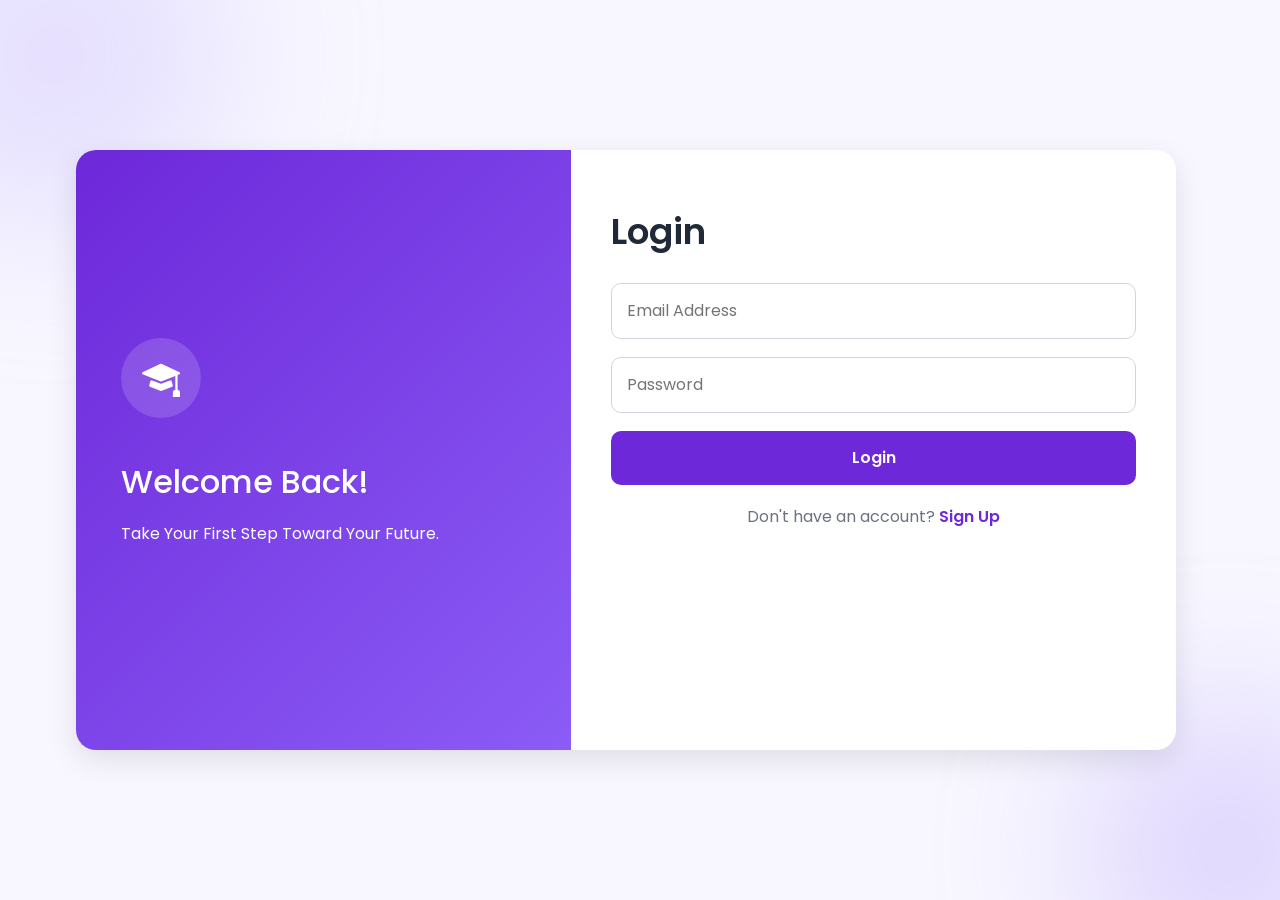
==== auth.html @ 90676f43 "Initial commit" ====
<!DOCTYPE html>
<html lang="en">

<head>

    <meta charset="UTF-8">

    <meta name="viewport" content="width=device-width, initial-scale=1.0">

    <title>Authentication | New Step</title>

    <!-- Bootstrap -->

    <link href="https://cdn.jsdelivr.net/npm/bootstrap@5.3.7/dist/css/bootstrap.min.css" rel="stylesheet">

    <!-- Bootstrap Icons -->

    <link rel="stylesheet" href="https://cdn.jsdelivr.net/npm/bootstrap-icons@1.13.1/font/bootstrap-icons.min.css">

    <!-- Google Font -->

    <link href="https://fonts.googleapis.com/css2?family=Poppins:wght@300;400;500;600;700&display=swap" rel="stylesheet">

    <link rel="stylesheet" href="css/style.css">

</head>

<body>

<section class="auth-section">

    <div class="container">

        <div class="auth-container">

            <!-- Left Side -->

            <div class="auth-left">

               <div class="auth-logo">
               <i class="bi bi-mortarboard-fill"></i>
               </div>

                <h2>Welcome Back!</h2>

                <p>

                    Take Your First Step Toward Your Future.

                </p>

            </div>

            <!-- Right Side -->

            <div class="auth-right">

                <!-- Login -->

                <div id="loginForm">

                    <h3>Login</h3>

                    <form>

                        <input type="email" placeholder="Email Address">

                        <input type="password" placeholder="Password">

                        <button type="button" id="loginButton">
                         Login
                        </button>

                    </form>

                    <p>

                        Don't have an account?

                        <a href="#" id="showSignup">

                            Sign Up

                        </a>

                    </p>

                </div>

                <div id="signupForm" style="display:none;">

                    <h3>Create Account</h3>

                    <form>

                        <input type="text" placeholder="Full Name">

                        <input type="email" placeholder="Email Address">

                        <input type="password" placeholder="Password">

                        <input type="password" placeholder="Confirm Password">

                        <button type="submit">

                            Create Account

                        </button>

                    </form>

                    <p>

                        Already have an account?

                        <a href="#" id="showLogin">

                            Login

                        </a>

                    </p>

                </div>

            </div>

        </div>

    </div>

</section>

<script src="js/auth.js"></script>

</body>

</html>
---- css/style.css ----
*{
    margin:0;
    padding:0;
    box-sizing:border-box;
}

html{
    scroll-behavior:smooth;
}

body{
    font-family:'Poppins',sans-serif;
    background:#F8F7FF;
    color:#1F2937;
}

a{
    text-decoration:none;
    color:inherit;
}

ul{
    list-style:none;
}

img{
    max-width:100%;
    display:block;
}

.container{
    width:90%;
    max-width:1200px;
    margin:0 auto;
}
.header{
    width:100%;
    background:#ffffff;
    position:sticky;
    top:0;
    z-index:1000;
    box-shadow:0 2px 10px rgba(0,0,0,.08);
}

.navbar{
    height:75px;
    display:flex;
    justify-content:space-between;
    align-items:center;
}

.logo h2{
    font-size:28px;
    font-weight:700;
    color:#1F2937;
}

.logo span{
    color:#6D28D9;
}

.nav-links{
    display:flex;
    align-items:center;
    gap:35px;
    margin:0;
}

.nav-links a{
    font-size:16px;
    font-weight:500;
    transition:0.3s;
}

.nav-links a:hover{
    color:#6D28D9;
}

.login-btn{
    background:#6D28D9;
    color:#ffffff;
    padding:10px 24px;
    border-radius:10px;
    transition:0.3s;
    font-weight:500;
}

.login-btn:hover{
    background:#5B21B6;
    color:#ffffff;
}

.hero{
    padding:80px 0;
}

.hero-content h1{
    font-size:54px;
    font-weight:700;
    line-height:1.2;
    margin-bottom:25px;
    color:#1F2937;
}

.hero-content p{
    font-size:18px;
    color:#6B7280;
    line-height:1.8;
    margin-bottom:35px;
}

.hero-buttons{
    display:flex;
    gap:15px;
}

.primary-btn{

    background:#6D28D9;
    color:#fff;
    padding:14px 30px;
    border-radius:10px;
    font-weight:500;
    transition:.3s;
}

.primary-btn:hover{

    background:#5B21B6;
    color:#fff;
}

.secondary-btn{

    border:2px solid #6D28D9;
    color:#6D28D9;
    padding:14px 30px;
    border-radius:10px;
    font-weight:500;
    transition:.3s;
}

.secondary-btn:hover{

    background:#6D28D9;
    color:#fff;
}

.hero-image{

    text-align:center;
}

.hero-image img{

    width:100%;
    max-width:500px;
}
/* ===========================
   Features
=========================== */

.features{

    padding:90px 0;
}

.section-title{

    text-align:center;
    margin-bottom:60px;
}

.section-title h2{

    font-size:40px;
    font-weight:700;
    color:#1F2937;
}

.section-title p{

    color:#6B7280;
    margin-top:10px;
}

.feature-card{

    background:#fff;

    border-radius:15px;

    padding:35px 25px;

    text-align:center;

    transition:.3s;

    box-shadow:0 5px 15px rgba(0,0,0,.05);

    height:100%;
}

.feature-card:hover{

    transform:translateY(-8px);

    box-shadow:0 15px 30px rgba(109,40,217,.15);
}

.feature-icon{

    width:80px;
    height:80px;

    background:#F3EEFF;

    border-radius:50%;

    display:flex;
    justify-content:center;
    align-items:center;

    margin:0 auto 25px;
}

.feature-icon i{

    font-size:34px;

    color:#6D28D9;
}

.feature-card h4{

    font-weight:600;

    margin-bottom:15px;
}

.feature-card p{

    color:#6B7280;

    line-height:1.7;
}
/* ===========================
   How It Works
=========================== */

.how-it-works{

    padding:90px 0;

    background:#ffffff;
}

.step-card{

    background:#F8F7FF;

    border-radius:18px;

    padding:35px;

    height:100%;

    transition:.3s;
}

.step-card:hover{

    transform:translateY(-8px);

    box-shadow:0 15px 30px rgba(0,0,0,.08);
}

.step-card span{

    display:inline-block;

    width:55px;

    height:55px;

    background:#6D28D9;

    color:#fff;

    border-radius:50%;

    text-align:center;

    line-height:55px;

    font-size:20px;

    font-weight:600;

    margin-bottom:20px;
}

.step-card h4{

    font-weight:600;

    margin-bottom:15px;
}

.step-card p{

    color:#6B7280;

    line-height:1.8;
}
/* ===========================
   About
=========================== */

.about{

    padding:90px 0;
}

.about-image{

    width:100%;
    max-width:500px;
}

.about-content h2{

    font-size:40px;
    font-weight:700;
    margin-bottom:20px;
}

.about-content p{

    color:#6B7280;
    line-height:1.9;
    margin-bottom:15px;
}
/* ===========================
   Contact
=========================== */

.contact{

    padding:90px 0;

    background:#ffffff;
}

.contact-box{

    max-width:700px;

    margin:auto;
}

.contact-box input,
.contact-box textarea{

    width:100%;

    padding:15px;

    margin-bottom:20px;

    border:1px solid #ddd;

    border-radius:10px;

    outline:none;
}

.contact-box input:focus,
.contact-box textarea:focus{

    border-color:#6D28D9;
}

.contact-box button{

    background:#6D28D9;

    color:#fff;

    border:none;

    padding:15px 30px;

    border-radius:10px;

    transition:.3s;
}

.contact-box button:hover{

    background:#5B21B6;
}
/* ===========================
   Footer
=========================== */

.footer{

    background:#1F2937;

    color:#fff;

    text-align:center;

    padding:40px 20px;
}

.footer span{

    color:#8B5CF6;
}

.footer p{

    margin-top:10px;
}

.copyright{

    color:#cfcfcf;

    font-size:14px;
}
/* ===========================
   Authentication
=========================== */

.auth-section{
    min-height:100vh;
    display:flex;
    justify-content:center;
    align-items:center;
    background:#F8F7FF;
    padding:40px 0;
}

.auth-container{
    width:100%;
    max-width:1100px;
    min-height:600px;
    background:#fff;
    border-radius:20px;
    overflow:hidden;
    display:flex;
    box-shadow:0 10px 30px rgba(0,0,0,.1);
}

.auth-left{
    width:45%;
    background:linear-gradient(135deg,#6D28D9,#8B5CF6);
    color:#fff;
    padding:60px 45px;
    display:flex;
    flex-direction:column;
    justify-content:center;
}

.auth-left span{
    color:#E9D5FF;
}

.auth-left h1{
    font-size:48px;
    font-weight:700;
}

.auth-left h2{
    margin:20px 0;
}

.auth-right{
    width:55%;
    padding:60px 40px;
}
/* Login & Signup Forms */

.auth-right h3{
    font-size:36px;
    font-weight:600;
    margin-bottom:30px;
    color:#1F2937;
}

.auth-right form{
    display:flex;
    flex-direction:column;
    gap:18px;
}

.auth-right input{
    width:100%;
    padding:15px;
    border:1px solid #D1D5DB;
    border-radius:10px;
    outline:none;
    font-size:16px;
    transition:.3s;
}

.auth-right input:focus{
    border-color:#6D28D9;
    box-shadow:0 0 8px rgba(109,40,217,.2);
}

.auth-right button{
    width:100%;
    padding:15px;
    border:none;
    border-radius:10px;
    background:#6D28D9;
    color:white;
    font-size:16px;
    font-weight:600;
    cursor:pointer;
    transition:.3s;
}

.auth-right button:hover{
    background:#5B21B6;
}

.auth-right p{
    margin-top:20px;
    text-align:center;
    color:#6B7280;
}

.auth-right a{
    color:#6D28D9;
    font-weight:600;
}

.auth-right a:hover{
    text-decoration:underline;
}
/* ===========================
   Background Effects
=========================== */

.auth-section{
    position:relative;
    overflow:hidden;
}

.auth-section::before{
    content:"";
    position:absolute;
    width:350px;
    height:350px;
    background:#C4B5FD;
    border-radius:50%;
    top:-120px;
    left:-120px;
    opacity:.35;
    filter:blur(80px);
}

.auth-section::after{
    content:"";
    position:absolute;
    width:300px;
    height:300px;
    background:#A78BFA;
    border-radius:50%;
    bottom:-100px;
    right:-100px;
    opacity:.30;
    filter:blur(80px);
}

.auth-container{
    position:relative;
    z-index:2;
}
.auth-logo{
    width:80px;
    height:80px;
    background:rgba(255,255,255,.15);
    border-radius:50%;
    display:flex;
    justify-content:center;
    align-items:center;
    margin-bottom:25px;
}

.auth-logo i{
    font-size:38px;
    color:#fff;
}
/* ===========================
   Dashboard
=========================== */

.dashboard{

    min-height:100vh;

    padding:80px 0;

    background:#F8F7FF;
}

.dashboard-header{

    text-align:center;

    margin-bottom:50px;
}

.dashboard-header h2{

    font-size:42px;

    font-weight:700;
}

.dashboard-header p{

    color:#6B7280;
}

.dashboard-card{

    background:#fff;

    padding:35px;

    border-radius:18px;

    text-align:center;

    box-shadow:0 10px 25px rgba(0,0,0,.05);

    transition:.3s;

    height:100%;
}

.dashboard-card:hover{

    transform:translateY(-10px);

    box-shadow:0 15px 35px rgba(109,40,217,.12);
}

.dashboard-card i{

    font-size:50px;

    color:#6D28D9;

    margin-bottom:20px;
}

.dashboard-card h4{

    margin-bottom:15px;

    font-weight:600;
}

.dashboard-card p{

    color:#6B7280;

    margin-bottom:25px;
}

.dashboard-btn{

    display:inline-block;

    background:#6D28D9;

    color:#fff;

    padding:12px 28px;

    border-radius:10px;

    transition:.3s;
}

.dashboard-btn:hover{

    background:#5B21B6;

    color:#fff;
}
/* ===========================
   Profile
=========================== */

.profile-section{

    background:#F8F7FF;

    min-height:100vh;

    padding:80px 0;
}

.profile-card{

    background:#fff;

    border-radius:20px;

    padding:50px;

    box-shadow:0 10px 25px rgba(0,0,0,.08);
}

.profile-avatar{

    width:110px;

    height:110px;

    margin:auto;

    border-radius:50%;

    background:linear-gradient(135deg,#6D28D9,#8B5CF6);

    display:flex;

    justify-content:center;

    align-items:center;

    margin-bottom:20px;
}

.profile-avatar i{

    font-size:50px;

    color:#fff;
}
.progress{

    height:14px;

    border-radius:20px;
}

.progress-bar{

    background:#6D28D9;

    font-weight:600;
}
.form-select{

    height:50px;

    border-radius:10px;

    border:1px solid #D1D5DB;
}

.form-select:focus{

    border-color:#6D28D9;

    box-shadow:0 0 0 .2rem rgba(109,40,217,.15);
}
#saveProfile{

    background:#6D28D9;

    border:none;

    padding:12px 35px;

    border-radius:10px;

    font-weight:600;

    transition:.3s;
}

#saveProfile:hover{

    background:#5B21B6;

    transform:translateY(-2px);
}
.btn-primary{

    background:#6D28D9;
    border:none;
    border-radius:10px;
    padding:12px 30px;
    font-weight:600;
}

.btn-primary:hover{

    background:#5B21B6;
}
.welcome-message{

    color:#6B7280;

    margin-bottom:35px;

    font-size:18px;
}
/* ===========================
   Universities
=========================== */

.universities-section{

    padding:80px 0;

    background:#F8F7FF;

    min-height:100vh;

}

.section-title{

    margin-bottom:50px;

}

.section-title h2{

    font-size:40px;

    font-weight:700;

    color:#2D1B69;

}

.section-title p{

    color:#6B7280;

}

.search-input{

    height:55px;

    border-radius:14px;

    border:1px solid #ddd;

}

.search-input:focus{

    border-color:#6D28D9;

    box-shadow:0 0 0 .2rem rgba(109,40,217,.15);

}
/* ===========================
   Dashboard
=========================== */

.dashboard{
    background:#F8F7FF;
    min-height:100vh;
    padding:80px 0;
}

.welcome-message{
    color:#6B7280;
    font-size:18px;
    margin-top:10px;
}

.dashboard-stat{
    background:#ffffff;
    padding:25px;
    border-radius:18px;
    box-shadow:0 8px 20px rgba(0,0,0,.08);
    transition:.3s;
}

.dashboard-stat:hover{
    transform:translateY(-5px);
}

.dashboard-stat h2{
    color:#6D28D9;
    font-weight:700;
    margin-bottom:8px;
}

.dashboard-stat p{
    margin:0;
    color:#6B7280;
}

.dashboard-card{
    background:#ffffff;
    padding:35px 25px;
    border-radius:20px;
    box-shadow:0 10px 25px rgba(0,0,0,.08);
    transition:.3s;
    height:100%;
}

.dashboard-card:hover{
    transform:translateY(-8px);
}

.dashboard-card i{
    font-size:55px;
    color:#6D28D9;
}

.dashboard-card h4{
    margin-top:20px;
    margin-bottom:15px;
    font-weight:600;
}

.dashboard-card p{
    color:#6B7280;
    min-height:55px;
}

.dashboard-card .btn{
    background:#6D28D9;
    border:none;
    border-radius:10px;
    padding:10px 24px;
}

.dashboard-card .btn:hover{
    background:#5B21B6;
}

#dailyTip{
    color:#555;
    font-size:17px;
}
.university-card{

    background:#fff;

    border-radius:18px;

    overflow:hidden;

    box-shadow:0 10px 25px rgba(0,0,0,.08);

    transition:.3s;

    height:100%;
}

.university-card:hover{

    transform:translateY(-8px);
}

.university-card img{

    width:100%;

    height:220px;

    object-fit:cover;
}

.university-card .card-body{

    padding:20px;
}

.university-card h4{

    font-size:22px;

    font-weight:600;

    margin-bottom:15px;

    color:#2D1B69;
}

.university-card p{

    color:#666;

    margin-bottom:10px;
}
.university-card .btn{

    width:100%;

    border-radius:10px;

    background:#6D28D9;

    border:none;
}

.university-card .btn:hover{

    background:#5B21B6;
}

.university-card img{

    transition:.4s;
}

.university-card:hover img{

    transform:scale(1.05);
}
/* ===========================
   Universities Page
=========================== */

.universities-section{
    background:#f8f7ff;
    min-height:100vh;
    padding:80px 0;
}

.section-title h2{
    color:#5B21B6;
    font-weight:700;
}

.section-title p{
    color:#666;
}

.search-input{
    border-radius:12px;
    padding:14px;
    border:1px solid #ddd;
}

.search-input:focus{
    border-color:#7C3AED;
    box-shadow:0 0 10px rgba(124,58,237,.15);
}

.form-select{
    border-radius:12px;
    padding:12px;
}

.university-card{
    background:#fff;
    border-radius:18px;
    overflow:hidden;
    box-shadow:0 10px 25px rgba(0,0,0,.08);
    transition:.3s;
    height:100%;
}

.university-card:hover{
    transform:translateY(-8px);
}

.university-card img{
    width:100%;
    height:220px;
    object-fit:cover;
}

.university-card .card-body{
    padding:20px;
}

.university-card h4{
    color:#4C1D95;
    font-size:22px;
    font-weight:600;
    margin-bottom:15px;
}

.university-card p{
    color:#666;
    margin-bottom:10px;
}

.university-card .btn{
    width:100%;
    border:none;
    border-radius:10px;
    background:#6D28D9;
    padding:10px;
}

.university-card .btn:hover{
    background:#5B21B6;
}

.modal-content{
    border-radius:18px;
}

.modal-header{
    background:#6D28D9;
    color:white;
}

.modal-header .btn-close{
    filter:invert(1);
}

#modalImage{
    width:100%;
    max-height:300px;
    object-fit:cover;
    border-radius:12px;
}
/* Navbar */

.navbar{

    background:#5B21B6;

    padding:15px 0;

}

.navbar-brand{

    font-size:28px;

    color:white !important;

}

.nav-link{

    color:white !important;

    margin-left:15px;

    transition:.3s;

}

.nav-link:hover{

    color:#E9D5FF !important;

}

.nav-link.active{

    font-weight:600;

    border-bottom:2px solid white;

}
.university-card{

    background:#fff;

    border-radius:15px;

    overflow:hidden;

    box-shadow:0 5px 15px rgba(0,0,0,.1);

    transition:.3s;

}

.university-card:hover{

    transform:translateY(-8px);

}

.university-card img{

    width:100%;

    height:220px;

    object-fit:cover;

}

.university-card .card-body{

    padding:20px;

}

.university-card h4{

    font-size:22px;

    margin-bottom:15px;

}

.university-card p{

    color:#666;

}

.university-card .btn{

    margin-top:10px;

}
.search-input{

    height:55px;

    border-radius:12px;

}

.form-select{

    height:50px;

    border-radius:12px;

}

.university-card{

    border:none;

    border-radius:18px;

    overflow:hidden;

    background:#fff;

    transition:.3s;

    box-shadow:0 8px 20px rgba(0,0,0,.08);

}

.university-card:hover{

    transform:translateY(-8px);

    box-shadow:0 12px 30px rgba(0,0,0,.15);

}

.university-card img{

    width:100%;

    height:220px;

    object-fit:cover;

}

.university-card .card-body{

    padding:20px;

}

.university-card h4{

    font-size:22px;

    margin-bottom:15px;

    color:#5B21B6;

}

.university-card p{

    color:#666;

    margin-bottom:8px;

}
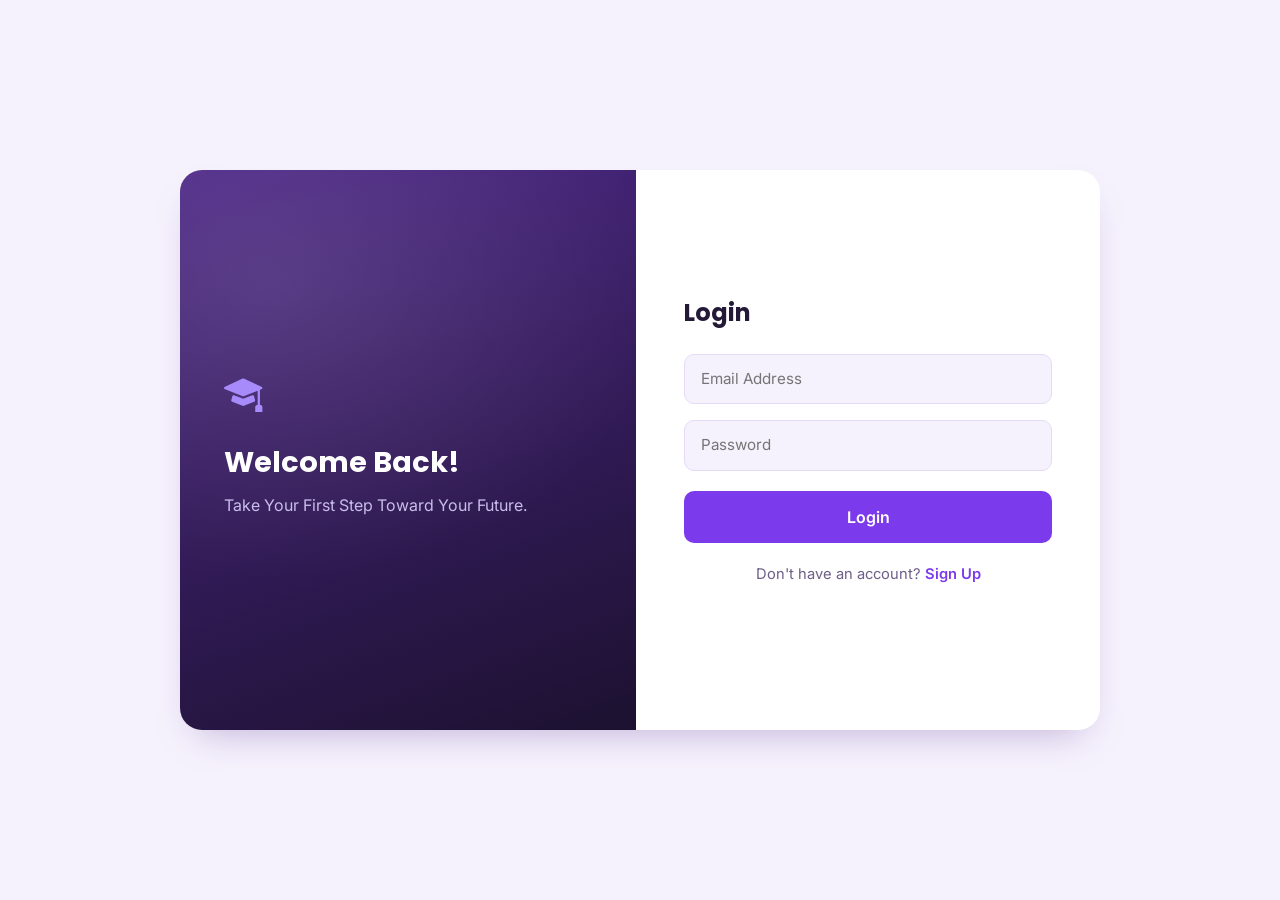
==== commit d40d47d3: "اكتب وصف للتعديل" ====
--- a/auth.html
+++ b/auth.html
@@ -1,138 +1,48 @@
 <!DOCTYPE html>
 <html lang="en">
-
 <head>
-
     <meta charset="UTF-8">
-
     <meta name="viewport" content="width=device-width, initial-scale=1.0">
-
     <title>Authentication | New Step</title>
-
-    <!-- Bootstrap -->
-
     <link href="https://cdn.jsdelivr.net/npm/bootstrap@5.3.7/dist/css/bootstrap.min.css" rel="stylesheet">
-
-    <!-- Bootstrap Icons -->
-
     <link rel="stylesheet" href="https://cdn.jsdelivr.net/npm/bootstrap-icons@1.13.1/font/bootstrap-icons.min.css">
-
-    <!-- Google Font -->
-
-    <link href="https://fonts.googleapis.com/css2?family=Poppins:wght@300;400;500;600;700&display=swap" rel="stylesheet">
-
+    <link href="https://fonts.googleapis.com/css2?family=Poppins:wght@300;400;500;600;700&family=Inter:wght@300;400;500;700&display=swap" rel="stylesheet">
     <link rel="stylesheet" href="css/style.css">
-
 </head>
-
 <body>
-
 <section class="auth-section">
-
     <div class="container">
-
         <div class="auth-container">
-
-            <!-- Left Side -->
-
             <div class="auth-left">
-
-               <div class="auth-logo">
-               <i class="bi bi-mortarboard-fill"></i>
-               </div>
-
+               <div class="auth-logo"><i class="bi bi-mortarboard-fill"></i></div>
                 <h2>Welcome Back!</h2>
-
-                <p>
-
-                    Take Your First Step Toward Your Future.
-
-                </p>
-
+                <p>Take Your First Step Toward Your Future.</p>
             </div>
-
-            <!-- Right Side -->
-
             <div class="auth-right">
-
-                <!-- Login -->
-
                 <div id="loginForm">
-
                     <h3>Login</h3>
-
                     <form>
-
                         <input type="email" placeholder="Email Address">
-
                         <input type="password" placeholder="Password">
-
-                        <button type="button" id="loginButton">
-                         Login
-                        </button>
-
+                        <button type="button" id="loginButton">Login</button>
                     </form>
-
-                    <p>
-
-                        Don't have an account?
-
-                        <a href="#" id="showSignup">
-
-                            Sign Up
-
-                        </a>
-
-                    </p>
-
+                    <p>Don't have an account? <a href="#" id="showSignup">Sign Up</a></p>
                 </div>
-
                 <div id="signupForm" style="display:none;">
-
                     <h3>Create Account</h3>
-
                     <form>
-
                         <input type="text" placeholder="Full Name">
-
                         <input type="email" placeholder="Email Address">
-
                         <input type="password" placeholder="Password">
-
                         <input type="password" placeholder="Confirm Password">
-
-                        <button type="submit">
-
-                            Create Account
-
-                        </button>
-
+                        <button type="submit">Create Account</button>
                     </form>
-
-                    <p>
-
-                        Already have an account?
-
-                        <a href="#" id="showLogin">
-
-                            Login
-
-                        </a>
-
-                    </p>
-
+                    <p>Already have an account? <a href="#" id="showLogin">Login</a></p>
                 </div>
-
             </div>
-
         </div>
-
     </div>
-
 </section>
-
 <script src="js/auth.js"></script>
-
 </body>
-
 </html>
--- a/css/style.css
+++ b/css/style.css
@@ -1,1302 +1,772 @@
-*{
-    margin:0;
-    padding:0;
-    box-sizing:border-box;
-}
-
-html{
-    scroll-behavior:smooth;
-}
+:root{
+  --ink:        #1c1130;  
+  --ink-soft:   #2b1c47;
+  --royal:      #4c2686;
+  --violet:     #7c3aed;  
+  --violet-dark:#6425c9;
+  --orchid:     #a78bfa;   
+  --lilac:      #d9cbfa;
+  --mist:       #f6f2fd;   
+  --paper:      #ffffff;
+
+
+  --text-dark:  #241a38;
+  --text-muted: #6d5f88;
+  --text-on-dark: #ece6fb;
+
+  --ok:    #4f8f6b;
+  --ok-bg: #e9f5ee;
+  --warn:  #b5842a;
+
+  --radius: 16px;
+  --radius-sm: 10px;
+  --shadow: 0 18px 40px -18px rgba(76, 38, 134, 0.35);
+  --shadow-sm: 0 8px 20px -10px rgba(76, 38, 134, 0.28);
+  --font-display: 'Poppins', sans-serif;
+  --font-body: 'Inter', sans-serif;
+}
+
+*{ box-sizing: border-box; }
 
 body{
-    font-family:'Poppins',sans-serif;
-    background:#F8F7FF;
-    color:#1F2937;
-}
-
-a{
-    text-decoration:none;
-    color:inherit;
-}
-
-ul{
-    list-style:none;
-}
-
-img{
-    max-width:100%;
-    display:block;
-}
-
-.container{
-    width:90%;
-    max-width:1200px;
-    margin:0 auto;
-}
+  font-family: var(--font-body);
+  background: var(--mist);
+  color: var(--text-dark);
+  margin: 0;
+}
+
+h1, h2, h3, h4, h5, .navbar-brand, .logo h2{
+  font-family: var(--font-display);
+}
+
+a{ text-decoration: none; }
+
+::selection{ background: var(--orchid); color: var(--ink); }
+
 .header{
-    width:100%;
-    background:#ffffff;
-    position:sticky;
-    top:0;
-    z-index:1000;
-    box-shadow:0 2px 10px rgba(0,0,0,.08);
+  background: var(--ink);
+  padding: 18px 0;
 }
 
 .navbar{
-    height:75px;
-    display:flex;
-    justify-content:space-between;
-    align-items:center;
+  display: flex;
+  align-items: center;
+  justify-content: space-between;
 }
 
 .logo h2{
-    font-size:28px;
-    font-weight:700;
-    color:#1F2937;
-}
-
-.logo span{
-    color:#6D28D9;
-}
+  color: var(--text-on-dark);
+  font-weight: 700;
+  margin: 0;
+  font-size: 1.5rem;
+}
+
+.logo span{ color: var(--orchid); }
 
 .nav-links{
-    display:flex;
-    align-items:center;
-    gap:35px;
-    margin:0;
+  display: flex;
+  gap: 32px;
+  list-style: none;
+  margin: 0;
+  padding: 0;
 }
 
 .nav-links a{
-    font-size:16px;
-    font-weight:500;
-    transition:0.3s;
-}
-
-.nav-links a:hover{
-    color:#6D28D9;
-}
+  color: #cabdec;
+  font-weight: 500;
+  font-size: 0.95rem;
+  transition: color .2s ease;
+}
+
+.nav-links a:hover{ color: #fff; }
 
 .login-btn{
-    background:#6D28D9;
-    color:#ffffff;
-    padding:10px 24px;
-    border-radius:10px;
-    transition:0.3s;
-    font-weight:500;
+  background: var(--violet);
+  color: #fff;
+  padding: 10px 24px;
+  border-radius: 999px;
+  font-weight: 600;
+  font-size: 0.9rem;
+  transition: transform .15s ease, background .2s ease;
 }
 
 .login-btn:hover{
-    background:#5B21B6;
-    color:#ffffff;
-}
+  background: var(--violet-dark);
+  transform: translateY(-1px);
+  color: #fff;
+}
+
+.navbar-dark{
+  background: var(--ink) !important;
+  padding: 16px 0;
+}
+
+.navbar-dark .navbar-brand{
+  color: var(--text-on-dark) !important;
+  font-size: 1.4rem;
+}
+
+.navbar-dark .nav-link{
+  color: #cabdec !important;
+  font-weight: 500;
+}
+
+.navbar-dark .nav-link:hover,
+.navbar-dark .nav-link.active{
+  color: #fff !important;
+}
+
 
 .hero{
-    padding:80px 0;
+  background:
+    radial-gradient(700px 400px at 85% -10%, rgba(124,58,237,.35), transparent),
+    radial-gradient(500px 400px at 10% 110%, rgba(167,139,250,.25), transparent),
+    var(--ink);
+  padding: 100px 0 90px;
+  position: relative;
+  overflow: hidden;
 }
 
 .hero-content h1{
-    font-size:54px;
-    font-weight:700;
-    line-height:1.2;
-    margin-bottom:25px;
-    color:#1F2937;
+  color: #fff;
+  font-size: 2.9rem;
+  font-weight: 700;
+  line-height: 1.25;
+  margin-bottom: 22px;
 }
 
 .hero-content p{
-    font-size:18px;
-    color:#6B7280;
-    line-height:1.8;
-    margin-bottom:35px;
+  color: #c3b7e6;
+  font-size: 1.05rem;
+  line-height: 1.7;
+  margin-bottom: 34px;
+  max-width: 480px;
 }
 
 .hero-buttons{
-    display:flex;
-    gap:15px;
+  display: flex;
+  gap: 16px;
+  flex-wrap: wrap;
 }
 
 .primary-btn{
-
-    background:#6D28D9;
-    color:#fff;
-    padding:14px 30px;
-    border-radius:10px;
-    font-weight:500;
-    transition:.3s;
+  background: var(--violet);
+  color: #fff;
+  padding: 13px 30px;
+  border-radius: 999px;
+  font-weight: 600;
+  transition: transform .15s ease, background .2s ease;
+  display: inline-block;
 }
 
 .primary-btn:hover{
-
-    background:#5B21B6;
-    color:#fff;
+  background: var(--violet-dark);
+  transform: translateY(-2px);
+  color: #fff;
 }
 
 .secondary-btn{
-
-    border:2px solid #6D28D9;
-    color:#6D28D9;
-    padding:14px 30px;
-    border-radius:10px;
-    font-weight:500;
-    transition:.3s;
+  border: 1.5px solid rgba(255,255,255,.35);
+  color: #fff;
+  padding: 13px 30px;
+  border-radius: 999px;
+  font-weight: 600;
+  transition: border-color .2s ease, background .2s ease;
+  display: inline-block;
 }
 
 .secondary-btn:hover{
-
-    background:#6D28D9;
-    color:#fff;
-}
-
-.hero-image{
-
-    text-align:center;
+  background: rgba(255,255,255,.08);
+  border-color: #fff;
+  color: #fff;
 }
 
 .hero-image img{
-
-    width:100%;
-    max-width:500px;
-}
-/* ===========================
-   Features
-=========================== */
-
-.features{
-
-    padding:90px 0;
-}
-
-.section-title{
-
-    text-align:center;
-    margin-bottom:60px;
-}
+  width: 100%;
+  border-radius: 24px;
+  box-shadow: 0 30px 60px -20px rgba(0,0,0,.5);
+}
+
+.features{ padding: 90px 0; }
+
+.section-title{ text-align: center; margin-bottom: 56px; }
 
 .section-title h2{
-
-    font-size:40px;
-    font-weight:700;
-    color:#1F2937;
-}
-
-.section-title p{
-
-    color:#6B7280;
-    margin-top:10px;
-}
+  font-size: 2rem;
+  font-weight: 700;
+  color: var(--text-dark);
+  margin-bottom: 12px;
+}
+
+.section-title p{ color: var(--text-muted); font-size: 1.02rem; }
 
 .feature-card{
-
-    background:#fff;
-
-    border-radius:15px;
-
-    padding:35px 25px;
-
-    text-align:center;
-
-    transition:.3s;
-
-    box-shadow:0 5px 15px rgba(0,0,0,.05);
-
-    height:100%;
+  background: var(--paper);
+  border-radius: var(--radius);
+  padding: 34px 28px;
+  height: 100%;
+  box-shadow: var(--shadow-sm);
+  border: 1px solid rgba(124,58,237,.08);
+  transition: transform .2s ease, box-shadow .2s ease;
 }
 
 .feature-card:hover{
-
-    transform:translateY(-8px);
-
-    box-shadow:0 15px 30px rgba(109,40,217,.15);
+  transform: translateY(-5px);
+  box-shadow: var(--shadow);
 }
 
 .feature-icon{
-
-    width:80px;
-    height:80px;
-
-    background:#F3EEFF;
-
-    border-radius:50%;
-
-    display:flex;
-    justify-content:center;
-    align-items:center;
-
-    margin:0 auto 25px;
-}
-
-.feature-icon i{
-
-    font-size:34px;
-
-    color:#6D28D9;
-}
-
-.feature-card h4{
-
-    font-weight:600;
-
-    margin-bottom:15px;
-}
-
-.feature-card p{
-
-    color:#6B7280;
-
-    line-height:1.7;
-}
-/* ===========================
-   How It Works
-=========================== */
+  width: 56px;
+  height: 56px;
+  border-radius: 14px;
+  background: linear-gradient(135deg, var(--violet), var(--royal));
+  display: flex;
+  align-items: center;
+  justify-content: center;
+  margin-bottom: 20px;
+}
+
+.feature-icon i{ color: #fff; font-size: 1.4rem; }
+
+.feature-card h4{ font-weight: 600; margin-bottom: 10px; }
+
+.feature-card p{ color: var(--text-muted); font-size: .95rem; margin: 0; }
 
 .how-it-works{
-
-    padding:90px 0;
-
-    background:#ffffff;
-}
+  background: var(--ink-soft);
+  padding: 90px 0;
+}
+
+.how-it-works .section-title h2,
+.how-it-works .section-title p{ color: #fff; }
+.how-it-works .section-title p{ color: #b9a9e4; }
 
 .step-card{
-
-    background:#F8F7FF;
-
-    border-radius:18px;
-
-    padding:35px;
-
-    height:100%;
-
-    transition:.3s;
-}
-
-.step-card:hover{
-
-    transform:translateY(-8px);
-
-    box-shadow:0 15px 30px rgba(0,0,0,.08);
+  background: rgba(255,255,255,.05);
+  border: 1px solid rgba(255,255,255,.1);
+  border-radius: var(--radius);
+  padding: 32px 26px;
+  height: 100%;
+  position: relative;
 }
 
 .step-card span{
-
-    display:inline-block;
-
-    width:55px;
-
-    height:55px;
-
-    background:#6D28D9;
-
-    color:#fff;
-
-    border-radius:50%;
-
-    text-align:center;
-
-    line-height:55px;
-
-    font-size:20px;
-
-    font-weight:600;
-
-    margin-bottom:20px;
-}
-
-.step-card h4{
-
-    font-weight:600;
-
-    margin-bottom:15px;
-}
-
-.step-card p{
-
-    color:#6B7280;
-
-    line-height:1.8;
-}
-/* ===========================
-   About
-=========================== */
-
-.about{
-
-    padding:90px 0;
-}
+  font-family: var(--font-display);
+  font-size: 2.2rem;
+  font-weight: 700;
+  color: var(--orchid);
+  opacity: .55;
+}
+
+.step-card h4{ color: #fff; margin: 14px 0 10px; font-weight: 600; }
+.step-card p{ color: #b9a9e4; margin: 0; font-size: .93rem; line-height: 1.6; }
+
+
+.about{ padding: 90px 0; }
 
 .about-image{
-
-    width:100%;
-    max-width:500px;
+  width: 100%;
+  border-radius: 20px;
+  box-shadow: var(--shadow);
 }
 
 .about-content h2{
-
-    font-size:40px;
-    font-weight:700;
-    margin-bottom:20px;
+  font-size: 1.9rem;
+  font-weight: 700;
+  margin-bottom: 20px;
 }
 
 .about-content p{
-
-    color:#6B7280;
-    line-height:1.9;
-    margin-bottom:15px;
-}
-/* ===========================
-   Contact
-=========================== */
-
-.contact{
-
-    padding:90px 0;
-
-    background:#ffffff;
-}
+  color: var(--text-muted);
+  line-height: 1.75;
+  margin-bottom: 16px;
+}
+
+.contact{ padding: 90px 0 100px; }
 
 .contact-box{
-
-    max-width:700px;
-
-    margin:auto;
+  max-width: 620px;
+  margin: 0 auto;
+  background: var(--paper);
+  padding: 40px;
+  border-radius: var(--radius);
+  box-shadow: var(--shadow-sm);
 }
 
 .contact-box input,
 .contact-box textarea{
-
-    width:100%;
-
-    padding:15px;
-
-    margin-bottom:20px;
-
-    border:1px solid #ddd;
-
-    border-radius:10px;
-
-    outline:none;
+  width: 100%;
+  border: 1.5px solid #e4dbf7;
+  border-radius: var(--radius-sm);
+  padding: 13px 16px;
+  margin-bottom: 16px;
+  font-family: var(--font-body);
+  font-size: .95rem;
+  background: var(--mist);
+  transition: border-color .2s ease;
 }
 
 .contact-box input:focus,
 .contact-box textarea:focus{
-
-    border-color:#6D28D9;
+  outline: none;
+  border-color: var(--violet);
+  background: #fff;
 }
 
 .contact-box button{
-
-    background:#6D28D9;
-
-    color:#fff;
-
-    border:none;
-
-    padding:15px 30px;
-
-    border-radius:10px;
-
-    transition:.3s;
-}
-
-.contact-box button:hover{
-
-    background:#5B21B6;
-}
-/* ===========================
-   Footer
-=========================== */
+  width: 100%;
+  background: var(--violet);
+  color: #fff;
+  border: none;
+  padding: 14px;
+  border-radius: var(--radius-sm);
+  font-weight: 600;
+  cursor: pointer;
+  transition: background .2s ease;
+}
+
+.contact-box button:hover{ background: var(--violet-dark); }
+
 
 .footer{
-
-    background:#1F2937;
-
-    color:#fff;
-
-    text-align:center;
-
-    padding:40px 20px;
-}
-
-.footer span{
-
-    color:#8B5CF6;
-}
-
-.footer p{
-
-    margin-top:10px;
-}
-
-.copyright{
-
-    color:#cfcfcf;
-
-    font-size:14px;
-}
-/* ===========================
-   Authentication
-=========================== */
+  background: var(--ink);
+  text-align: center;
+  padding: 46px 0;
+}
+
+.footer h3{ color: #fff; font-weight: 700; margin-bottom: 8px; }
+.footer h3 span{ color: var(--orchid); }
+.footer p{ color: #b9a9e4; margin: 4px 0; font-size: .9rem; }
+.footer .copyright{ color: #8574ac; font-size: .82rem; margin-top: 14px; }
 
 .auth-section{
-    min-height:100vh;
-    display:flex;
-    justify-content:center;
-    align-items:center;
-    background:#F8F7FF;
-    padding:40px 0;
+  min-height: 100vh;
+  display: flex;
+  align-items: center;
+  background: var(--mist);
+  padding: 40px 0;
 }
 
 .auth-container{
-    width:100%;
-    max-width:1100px;
-    min-height:600px;
-    background:#fff;
-    border-radius:20px;
-    overflow:hidden;
-    display:flex;
-    box-shadow:0 10px 30px rgba(0,0,0,.1);
+  display: flex;
+  max-width: 920px;
+  margin: 0 auto;
+  border-radius: 22px;
+  overflow: hidden;
+  box-shadow: var(--shadow);
+  min-height: 560px;
 }
 
 .auth-left{
-    width:45%;
-    background:linear-gradient(135deg,#6D28D9,#8B5CF6);
-    color:#fff;
-    padding:60px 45px;
-    display:flex;
-    flex-direction:column;
-    justify-content:center;
-}
-
-.auth-left span{
-    color:#E9D5FF;
-}
-
-.auth-left h1{
-    font-size:48px;
-    font-weight:700;
-}
-
-.auth-left h2{
-    margin:20px 0;
-}
+  flex: 1;
+  background:
+    radial-gradient(400px 300px at 20% 20%, rgba(255,255,255,.12), transparent),
+    linear-gradient(160deg, var(--royal), var(--ink));
+  color: #fff;
+  padding: 60px 44px;
+  display: flex;
+  flex-direction: column;
+  justify-content: center;
+}
+
+.auth-logo i{
+  font-size: 2.4rem;
+  color: var(--orchid);
+  margin-bottom: 22px;
+  display: block;
+}
+
+.auth-left h2{ font-weight: 700; font-size: 1.8rem; margin-bottom: 14px; }
+.auth-left p{ color: #cabdec; line-height: 1.6; }
 
 .auth-right{
-    width:55%;
-    padding:60px 40px;
-}
-/* Login & Signup Forms */
+  flex: 1;
+  background: #fff;
+  padding: 60px 48px;
+  display: flex;
+  flex-direction: column;
+  justify-content: center;
+}
 
 .auth-right h3{
-    font-size:36px;
-    font-weight:600;
-    margin-bottom:30px;
-    color:#1F2937;
-}
-
-.auth-right form{
-    display:flex;
-    flex-direction:column;
-    gap:18px;
+  font-weight: 700;
+  font-size: 1.5rem;
+  margin-bottom: 26px;
+  color: var(--text-dark);
 }
 
 .auth-right input{
-    width:100%;
-    padding:15px;
-    border:1px solid #D1D5DB;
-    border-radius:10px;
-    outline:none;
-    font-size:16px;
-    transition:.3s;
+  width: 100%;
+  border: 1.5px solid #e4dbf7;
+  border-radius: var(--radius-sm);
+  padding: 13px 16px;
+  margin-bottom: 16px;
+  font-family: var(--font-body);
+  font-size: .95rem;
+  background: var(--mist);
+  transition: border-color .2s ease;
 }
 
 .auth-right input:focus{
-    border-color:#6D28D9;
-    box-shadow:0 0 8px rgba(109,40,217,.2);
+  outline: none;
+  border-color: var(--violet);
+  background: #fff;
 }
 
 .auth-right button{
-    width:100%;
-    padding:15px;
-    border:none;
-    border-radius:10px;
-    background:#6D28D9;
-    color:white;
-    font-size:16px;
-    font-weight:600;
-    cursor:pointer;
-    transition:.3s;
-}
-
-.auth-right button:hover{
-    background:#5B21B6;
-}
+  width: 100%;
+  background: var(--violet);
+  color: #fff;
+  border: none;
+  padding: 14px;
+  border-radius: var(--radius-sm);
+  font-weight: 600;
+  cursor: pointer;
+  margin-top: 4px;
+  transition: background .2s ease;
+}
+
+.auth-right button:hover{ background: var(--violet-dark); }
 
 .auth-right p{
-    margin-top:20px;
-    text-align:center;
-    color:#6B7280;
-}
-
-.auth-right a{
-    color:#6D28D9;
-    font-weight:600;
-}
-
-.auth-right a:hover{
-    text-decoration:underline;
-}
-/* ===========================
-   Background Effects
-=========================== */
-
-.auth-section{
-    position:relative;
-    overflow:hidden;
-}
-
-.auth-section::before{
-    content:"";
-    position:absolute;
-    width:350px;
-    height:350px;
-    background:#C4B5FD;
-    border-radius:50%;
-    top:-120px;
-    left:-120px;
-    opacity:.35;
-    filter:blur(80px);
-}
-
-.auth-section::after{
-    content:"";
-    position:absolute;
-    width:300px;
-    height:300px;
-    background:#A78BFA;
-    border-radius:50%;
-    bottom:-100px;
-    right:-100px;
-    opacity:.30;
-    filter:blur(80px);
-}
-
-.auth-container{
-    position:relative;
-    z-index:2;
-}
-.auth-logo{
-    width:80px;
-    height:80px;
-    background:rgba(255,255,255,.15);
-    border-radius:50%;
-    display:flex;
-    justify-content:center;
-    align-items:center;
-    margin-bottom:25px;
-}
-
-.auth-logo i{
-    font-size:38px;
-    color:#fff;
-}
-/* ===========================
-   Dashboard
-=========================== */
-
-.dashboard{
-
-    min-height:100vh;
-
-    padding:80px 0;
-
-    background:#F8F7FF;
-}
-
-.dashboard-header{
-
-    text-align:center;
-
-    margin-bottom:50px;
-}
-
-.dashboard-header h2{
-
-    font-size:42px;
-
-    font-weight:700;
-}
-
-.dashboard-header p{
-
-    color:#6B7280;
-}
+  text-align: center;
+  margin-top: 20px;
+  color: var(--text-muted);
+  font-size: .92rem;
+}
+
+.auth-right p a{
+  color: var(--violet);
+  font-weight: 600;
+}
+
+@media (max-width: 767px){
+  .auth-container{ flex-direction: column; }
+  .auth-left{ padding: 44px 32px; }
+  .auth-right{ padding: 44px 32px; }
+}
+
+.dashboard{ background: var(--mist); min-height: 100vh; }
+
+.dashboard h1{ font-weight: 700; color: var(--text-dark); }
+
+.welcome-message{
+  color: var(--violet);
+  font-weight: 600;
+  margin-bottom: 4px;
+}
+
+.dashboard-stat{
+  background: var(--paper);
+  border-radius: var(--radius);
+  padding: 26px 10px;
+  box-shadow: var(--shadow-sm);
+}
+
+.dashboard-stat h2{
+  color: var(--violet);
+  font-weight: 700;
+  font-size: 2rem;
+  margin-bottom: 4px;
+}
+
+.dashboard-stat p{ color: var(--text-muted); margin: 0; font-size: .88rem; }
 
 .dashboard-card{
-
-    background:#fff;
-
-    padding:35px;
-
-    border-radius:18px;
-
-    text-align:center;
-
-    box-shadow:0 10px 25px rgba(0,0,0,.05);
-
-    transition:.3s;
-
-    height:100%;
+  background: var(--paper);
+  border-radius: var(--radius);
+  padding: 34px 26px;
+  box-shadow: var(--shadow-sm);
+  height: 100%;
+  transition: transform .2s ease, box-shadow .2s ease;
 }
 
 .dashboard-card:hover{
-
-    transform:translateY(-10px);
-
-    box-shadow:0 15px 35px rgba(109,40,217,.12);
-}
-
-.dashboard-card i{
-
-    font-size:50px;
-
-    color:#6D28D9;
-
-    margin-bottom:20px;
-}
-
-.dashboard-card h4{
-
-    margin-bottom:15px;
-
-    font-weight:600;
-}
-
-.dashboard-card p{
-
-    color:#6B7280;
-
-    margin-bottom:25px;
-}
-
-.dashboard-btn{
-
-    display:inline-block;
-
-    background:#6D28D9;
-
-    color:#fff;
-
-    padding:12px 28px;
-
-    border-radius:10px;
-
-    transition:.3s;
-}
-
-.dashboard-btn:hover{
-
-    background:#5B21B6;
-
-    color:#fff;
-}
-/* ===========================
-   Profile
-=========================== */
-
-.profile-section{
-
-    background:#F8F7FF;
-
-    min-height:100vh;
-
-    padding:80px 0;
-}
+  transform: translateY(-4px);
+  box-shadow: var(--shadow);
+}
+
+.dashboard-card i{ color: var(--violet); }
+
+.dashboard-card h4{ font-weight: 600; margin-bottom: 6px; }
+.dashboard-card p{ color: var(--text-muted); font-size: .92rem; }
+
+.dashboard-card .btn-primary{
+  background: var(--violet);
+  border: none;
+  border-radius: 999px;
+  padding: 9px 26px;
+  font-weight: 600;
+  margin-top: 6px;
+}
+
+.dashboard-card .btn-primary:hover{ background: var(--violet-dark); }
+
+
+.profile-section{ background: var(--mist); padding: 70px 0; min-height: 100vh; }
 
 .profile-card{
-
-    background:#fff;
-
-    border-radius:20px;
-
-    padding:50px;
-
-    box-shadow:0 10px 25px rgba(0,0,0,.08);
+  max-width: 780px;
+  margin: 0 auto;
+  background: var(--paper);
+  border-radius: 22px;
+  padding: 48px;
+  box-shadow: var(--shadow);
 }
 
 .profile-avatar{
-
-    width:110px;
-
-    height:110px;
-
-    margin:auto;
-
-    border-radius:50%;
-
-    background:linear-gradient(135deg,#6D28D9,#8B5CF6);
-
-    display:flex;
-
-    justify-content:center;
-
-    align-items:center;
-
-    margin-bottom:20px;
-}
-
-.profile-avatar i{
-
-    font-size:50px;
-
-    color:#fff;
-}
+  width: 84px;
+  height: 84px;
+  border-radius: 50%;
+  background: linear-gradient(135deg, var(--violet), var(--royal));
+  display: flex;
+  align-items: center;
+  justify-content: center;
+  margin: 0 auto 18px;
+}
+
+.profile-avatar i{ color: #fff; font-size: 2.1rem; }
+
+.profile-card h2{ font-weight: 700; margin-bottom: 8px; }
+.profile-card > .text-center > p{ color: var(--text-muted); }
+
 .progress{
-
-    height:14px;
-
-    border-radius:20px;
+  height: 10px;
+  border-radius: 999px;
+  background: var(--lilac);
 }
 
 .progress-bar{
-
-    background:#6D28D9;
-
-    font-weight:600;
-}
-.form-select{
-
-    height:50px;
-
-    border-radius:10px;
-
-    border:1px solid #D1D5DB;
-}
-
-.form-select:focus{
-
-    border-color:#6D28D9;
-
-    box-shadow:0 0 0 .2rem rgba(109,40,217,.15);
-}
+  background: var(--violet);
+  font-size: .68rem;
+  font-weight: 600;
+}
+
+.form-label{ font-weight: 600; color: var(--text-dark); font-size: .9rem; }
+
+.form-control, .form-select{
+  border: 1.5px solid #e4dbf7;
+  border-radius: var(--radius-sm);
+  padding: 11px 14px;
+  background: var(--mist);
+}
+
+.form-control:focus, .form-select:focus{
+  border-color: var(--violet);
+  box-shadow: 0 0 0 .18rem rgba(124,58,237,.15);
+  background: #fff;
+}
+
 #saveProfile{
-
-    background:#6D28D9;
-
-    border:none;
-
-    padding:12px 35px;
-
-    border-radius:10px;
-
-    font-weight:600;
-
-    transition:.3s;
-}
-
-#saveProfile:hover{
-
-    background:#5B21B6;
-
-    transform:translateY(-2px);
-}
-.btn-primary{
-
-    background:#6D28D9;
-    border:none;
-    border-radius:10px;
-    padding:12px 30px;
-    font-weight:600;
-}
-
-.btn-primary:hover{
-
-    background:#5B21B6;
-}
-.welcome-message{
-
-    color:#6B7280;
-
-    margin-bottom:35px;
-
-    font-size:18px;
-}
-/* ===========================
-   Universities
-=========================== */
-
-.universities-section{
-
-    padding:80px 0;
-
-    background:#F8F7FF;
-
-    min-height:100vh;
-
-}
-
-.section-title{
-
-    margin-bottom:50px;
-
-}
-
-.section-title h2{
-
-    font-size:40px;
-
-    font-weight:700;
-
-    color:#2D1B69;
-
-}
-
-.section-title p{
-
-    color:#6B7280;
-
-}
+  background: var(--violet);
+  border: none;
+  border-radius: 999px;
+  padding: 12px 40px;
+  font-weight: 600;
+}
+
+#saveProfile:hover{ background: var(--violet-dark); }
+
+.alert-success{
+  background: var(--ok-bg);
+  color: var(--ok);
+  border: none;
+  border-radius: var(--radius-sm);
+  font-weight: 500;
+}
+
+.universities-section{ background: var(--mist); min-height: 100vh; }
+
+.universities-section h2{ font-weight: 700; color: var(--text-dark); }
+.universities-section .text-muted{ color: var(--text-muted) !important; }
 
 .search-input{
-
-    height:55px;
-
-    border-radius:14px;
-
-    border:1px solid #ddd;
-
+  border: 1.5px solid #e4dbf7;
+  border-radius: 999px;
+  padding: 13px 22px;
+  background: #fff;
 }
 
 .search-input:focus{
-
-    border-color:#6D28D9;
-
-    box-shadow:0 0 0 .2rem rgba(109,40,217,.15);
-
-}
-/* ===========================
-   Dashboard
-=========================== */
-
-.dashboard{
-    background:#F8F7FF;
-    min-height:100vh;
-    padding:80px 0;
-}
-
-.welcome-message{
-    color:#6B7280;
-    font-size:18px;
-    margin-top:10px;
-}
-
-.dashboard-stat{
-    background:#ffffff;
-    padding:25px;
-    border-radius:18px;
-    box-shadow:0 8px 20px rgba(0,0,0,.08);
-    transition:.3s;
-}
-
-.dashboard-stat:hover{
-    transform:translateY(-5px);
-}
-
-.dashboard-stat h2{
-    color:#6D28D9;
-    font-weight:700;
-    margin-bottom:8px;
-}
-
-.dashboard-stat p{
-    margin:0;
-    color:#6B7280;
-}
-
-.dashboard-card{
-    background:#ffffff;
-    padding:35px 25px;
-    border-radius:20px;
-    box-shadow:0 10px 25px rgba(0,0,0,.08);
-    transition:.3s;
-    height:100%;
-}
-
-.dashboard-card:hover{
-    transform:translateY(-8px);
-}
-
-.dashboard-card i{
-    font-size:55px;
-    color:#6D28D9;
-}
-
-.dashboard-card h4{
-    margin-top:20px;
-    margin-bottom:15px;
-    font-weight:600;
-}
-
-.dashboard-card p{
-    color:#6B7280;
-    min-height:55px;
-}
-
-.dashboard-card .btn{
-    background:#6D28D9;
-    border:none;
-    border-radius:10px;
-    padding:10px 24px;
-}
-
-.dashboard-card .btn:hover{
-    background:#5B21B6;
-}
-
-#dailyTip{
-    color:#555;
-    font-size:17px;
-}
-.university-card{
-
-    background:#fff;
-
-    border-radius:18px;
-
-    overflow:hidden;
-
-    box-shadow:0 10px 25px rgba(0,0,0,.08);
-
-    transition:.3s;
-
-    height:100%;
-}
-
-.university-card:hover{
-
-    transform:translateY(-8px);
-}
-
-.university-card img{
-
-    width:100%;
-
-    height:220px;
-
-    object-fit:cover;
-}
-
-.university-card .card-body{
-
-    padding:20px;
-}
-
-.university-card h4{
-
-    font-size:22px;
-
-    font-weight:600;
-
-    margin-bottom:15px;
-
-    color:#2D1B69;
-}
-
-.university-card p{
-
-    color:#666;
-
-    margin-bottom:10px;
-}
-.university-card .btn{
-
-    width:100%;
-
-    border-radius:10px;
-
-    background:#6D28D9;
-
-    border:none;
-}
-
-.university-card .btn:hover{
-
-    background:#5B21B6;
-}
-
-.university-card img{
-
-    transition:.4s;
-}
-
-.university-card:hover img{
-
-    transform:scale(1.05);
-}
-/* ===========================
-   Universities Page
-=========================== */
-
-.universities-section{
-    background:#f8f7ff;
-    min-height:100vh;
-    padding:80px 0;
-}
-
-.section-title h2{
-    color:#5B21B6;
-    font-weight:700;
-}
-
-.section-title p{
-    color:#666;
-}
-
-.search-input{
-    border-radius:12px;
-    padding:14px;
-    border:1px solid #ddd;
-}
-
-.search-input:focus{
-    border-color:#7C3AED;
-    box-shadow:0 0 10px rgba(124,58,237,.15);
-}
-
-.form-select{
-    border-radius:12px;
-    padding:12px;
-}
-
-.university-card{
-    background:#fff;
-    border-radius:18px;
-    overflow:hidden;
-    box-shadow:0 10px 25px rgba(0,0,0,.08);
-    transition:.3s;
-    height:100%;
-}
-
-.university-card:hover{
-    transform:translateY(-8px);
-}
-
-.university-card img{
-    width:100%;
-    height:220px;
-    object-fit:cover;
-}
-
-.university-card .card-body{
-    padding:20px;
-}
-
-.university-card h4{
-    color:#4C1D95;
-    font-size:22px;
-    font-weight:600;
-    margin-bottom:15px;
-}
-
-.university-card p{
-    color:#666;
-    margin-bottom:10px;
-}
-
-.university-card .btn{
-    width:100%;
-    border:none;
-    border-radius:10px;
-    background:#6D28D9;
-    padding:10px;
-}
-
-.university-card .btn:hover{
-    background:#5B21B6;
+  border-color: var(--violet);
+  box-shadow: 0 0 0 .18rem rgba(124,58,237,.15);
+}
+
+.universities-section .form-select{
+  border: 1.5px solid #e4dbf7;
+  border-radius: var(--radius-sm);
+  padding: 11px 16px;
+  background-color: #fff;
+}
+
+.universities-section .form-select:focus{
+  border-color: var(--violet);
+  box-shadow: 0 0 0 .18rem rgba(124,58,237,.15);
+}
+
+.result-card{
+  background: var(--paper);
+  border-radius: var(--radius);
+  overflow: hidden;
+  box-shadow: var(--shadow-sm);
+  height: 100%;
+  display: flex;
+  flex-direction: column;
+  transition: transform .25s ease, box-shadow .25s ease, border-color .25s ease;
+  cursor: pointer;
+  border: 1px solid rgba(124,58,237,.08);
+}
+
+.result-card:hover{
+  transform: translateY(-6px);
+  box-shadow: var(--shadow);
+  border-color: rgba(124,58,237,.18);
+}
+
+.result-card:active{
+  transform: translateY(-2px);
+}
+
+
+.result-card .result-img{
+  position: relative;
+  width: 100%;
+  aspect-ratio: 16 / 10;
+  overflow: hidden;
+  background: var(--lilac);
+}
+
+.result-card .result-img img{
+  width: 100%;
+  height: 100%;
+  object-fit: cover;
+  display: block;
+  transition: transform .4s ease;
+}
+
+.result-card:hover .result-img img{
+  transform: scale(1.05);
+}
+
+.result-card .result-img::after{
+  content: "";
+  position: absolute;
+  inset: auto 0 0 0;
+  height: 40%;
+  background: linear-gradient(to top, rgba(28,17,48,.28), transparent);
+  pointer-events: none;
+}
+
+.result-card .result-body{
+  padding: 22px 22px 18px;
+  flex: 1;
+  display: flex;
+  flex-direction: column;
+}
+
+.result-card h5{
+  font-weight: 700;
+  font-size: 1.05rem;
+  line-height: 1.35;
+  margin-bottom: 10px;
+  color: var(--text-dark);
+  display: -webkit-box;
+  -webkit-line-clamp: 2;
+  -webkit-box-orient: vertical;
+  overflow: hidden;
+  min-height: 2.7em;
+}
+
+.result-card .badge-row{
+  display: flex;
+  gap: 8px;
+  flex-wrap: wrap;
+  margin-bottom: 12px;
+}
+
+.pill{
+  display: inline-flex;
+  align-items: center;
+  background: var(--lilac);
+  color: var(--royal);
+  font-size: .72rem;
+  font-weight: 600;
+  padding: 5px 12px;
+  border-radius: 999px;
+  white-space: nowrap;
+}
+
+.result-card p.desc{
+  color: var(--text-muted);
+  font-size: .87rem;
+  line-height: 1.6;
+  margin: 0 0 16px;
+  flex: 1;
+  display: -webkit-box;
+  -webkit-line-clamp: 3;
+  -webkit-box-orient: vertical;
+  overflow: hidden;
+}
+
+.result-card .card-footer-row{
+  display: flex;
+  justify-content: space-between;
+  align-items: center;
+  font-size: .84rem;
+  color: var(--violet);
+  font-weight: 700;
+  padding-top: 14px;
+  border-top: 1px solid #ede4fb;
+}
+
+.result-card .card-footer-row span:first-child{
+  overflow: hidden;
+  text-overflow: ellipsis;
+  white-space: nowrap;
+  max-width: 80%;
+}
+
+.result-card .card-footer-row span:last-child{
+  transition: transform .2s ease;
+}
+
+.result-card:hover .card-footer-row span:last-child{
+  transform: translateX(4px);
 }
 
 .modal-content{
-    border-radius:18px;
+  border-radius: var(--radius);
+  border: none;
 }
 
 .modal-header{
-    background:#6D28D9;
-    color:white;
-}
-
-.modal-header .btn-close{
-    filter:invert(1);
-}
-
-#modalImage{
-    width:100%;
-    max-height:300px;
-    object-fit:cover;
-    border-radius:12px;
-}
-/* Navbar */
-
-.navbar{
-
-    background:#5B21B6;
-
-    padding:15px 0;
-
-}
-
-.navbar-brand{
-
-    font-size:28px;
-
-    color:white !important;
-
-}
-
-.nav-link{
-
-    color:white !important;
-
-    margin-left:15px;
-
-    transition:.3s;
-
-}
-
-.nav-link:hover{
-
-    color:#E9D5FF !important;
-
-}
-
-.nav-link.active{
-
-    font-weight:600;
-
-    border-bottom:2px solid white;
-
-}
-.university-card{
-
-    background:#fff;
-
-    border-radius:15px;
-
-    overflow:hidden;
-
-    box-shadow:0 5px 15px rgba(0,0,0,.1);
-
-    transition:.3s;
-
-}
-
-.university-card:hover{
-
-    transform:translateY(-8px);
-
-}
-
-.university-card img{
-
-    width:100%;
-
-    height:220px;
-
-    object-fit:cover;
-
-}
-
-.university-card .card-body{
-
-    padding:20px;
-
-}
-
-.university-card h4{
-
-    font-size:22px;
-
-    margin-bottom:15px;
-
-}
-
-.university-card p{
-
-    color:#666;
-
-}
-
-.university-card .btn{
-
-    margin-top:10px;
-
-}
-.search-input{
-
-    height:55px;
-
-    border-radius:12px;
-
-}
-
-.form-select{
-
-    height:50px;
-
-    border-radius:12px;
-
-}
-
-.university-card{
-
-    border:none;
-
-    border-radius:18px;
-
-    overflow:hidden;
-
-    background:#fff;
-
-    transition:.3s;
-
-    box-shadow:0 8px 20px rgba(0,0,0,.08);
-
-}
-
-.university-card:hover{
-
-    transform:translateY(-8px);
-
-    box-shadow:0 12px 30px rgba(0,0,0,.15);
-
-}
-
-.university-card img{
-
-    width:100%;
-
-    height:220px;
-
-    object-fit:cover;
-
-}
-
-.university-card .card-body{
-
-    padding:20px;
-
-}
-
-.university-card h4{
-
-    font-size:22px;
-
-    margin-bottom:15px;
-
-    color:#5B21B6;
-
-}
-
-.university-card p{
-
-    color:#666;
-
-    margin-bottom:8px;
-
-}
+  border-bottom: 1px solid #ece3fa;
+}
+
+.modal-title{ font-weight: 700; color: var(--text-dark); }
+
+.modal-body img{
+  aspect-ratio: 16 / 9;
+  object-fit: cover;
+  width: 100%;
+}
+
+.modal-body p{ margin-bottom: 8px; color: var(--text-muted); }
+.modal-body p strong{ color: var(--text-dark); }
+
+.modal-body .btn-success{
+  background: var(--violet);
+  border: none;
+  border-radius: 999px;
+  padding: 10px 26px;
+  font-weight: 600;
+}
+
+.modal-body .btn-success:hover{ background: var(--violet-dark); }
+
+.no-results{
+  text-align: center;
+  color: var(--text-muted);
+  padding: 60px 0;
+  grid-column: 1 / -1;
+}
